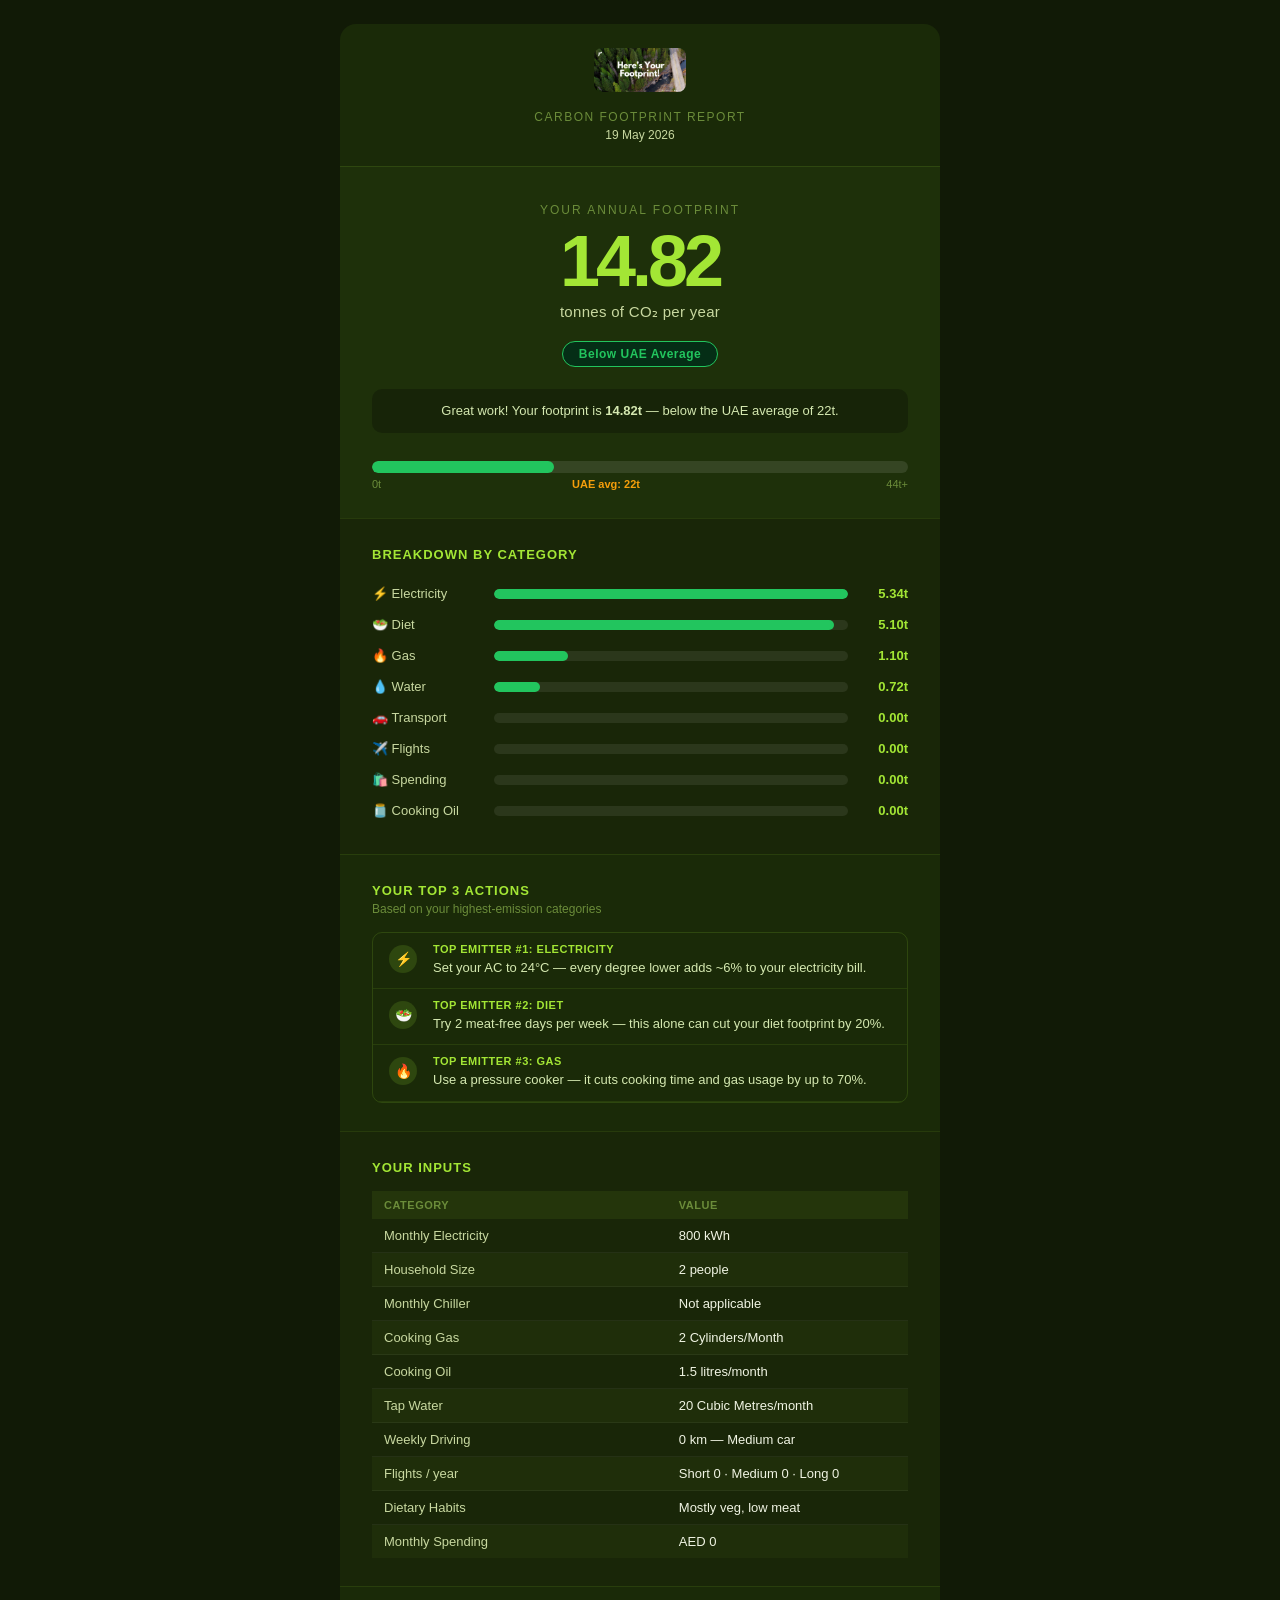
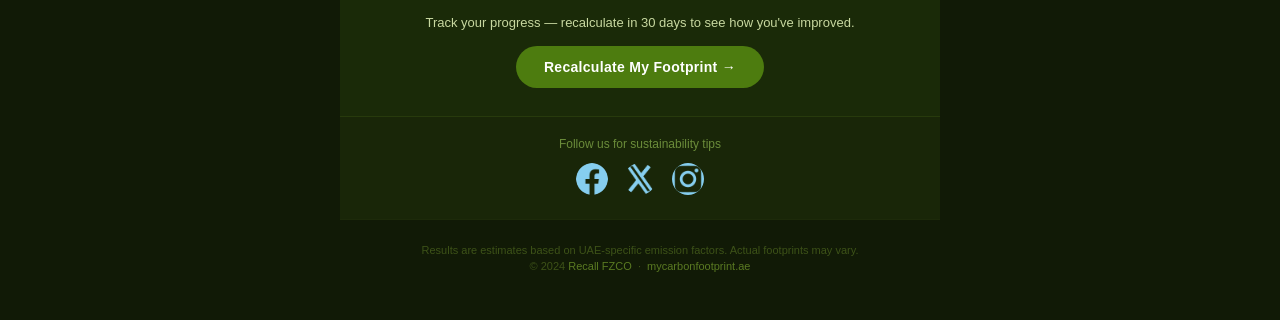
==== email-preview.html @ 91ae4a41 "Initial commit — UAE Carbon Footprint Calculator (CFC 2026) - Full calculator with 9 emission catego" ====
<!DOCTYPE html>
<html lang="en">
<head>
<meta charset="UTF-8">
<meta name="viewport" content="width=device-width,initial-scale=1.0">
<title>Email Preview — New Design</title>
</head>
<body style="margin:0;padding:0;background:#111a06;font-family:Arial,Helvetica,sans-serif;">
<table width="100%" cellpadding="0" cellspacing="0" border="0" style="background:#111a06;padding:24px 16px;">
  <tr><td align="center">
  <table width="600" cellpadding="0" cellspacing="0" border="0" style="max-width:600px;width:100%;">

    <!-- HEADER -->
    <tr>
      <td style="background:#1a2a08;border-radius:16px 16px 0 0;padding:24px 32px;text-align:center;border-bottom:1px solid rgba(163,230,53,0.15);">
        <img src="images/image_co.jpg" alt="My Carbon Footprint UAE" height="44" style="display:inline-block;border-radius:8px;" onerror="this.style.display='none'">
        <div style="color:#6b8c3a;font-size:12px;letter-spacing:1.5px;text-transform:uppercase;margin-top:14px;">Carbon Footprint Report</div>
        <div style="color:#c8d8a0;font-size:12px;margin-top:4px;">19 May 2026</div>
      </td>
    </tr>

    <!-- SCORE HERO -->
    <tr>
      <td style="background:#1e300a;padding:36px 32px 28px;text-align:center;">
        <div style="color:#6b8c3a;font-size:12px;letter-spacing:2px;text-transform:uppercase;margin-bottom:8px;">Your Annual Footprint</div>
        <div style="font-size:72px;font-weight:900;color:#a3e635;line-height:1;letter-spacing:-4px;">14.82</div>
        <div style="color:#c8d8a0;font-size:15px;margin-top:6px;letter-spacing:0.3px;">tonnes of CO&#8322; per year</div>
        <div style="margin-top:20px;">
          <span style="display:inline-block;background:#052e16;color:#22c55e;border:1px solid #22c55e;border-radius:20px;padding:5px 16px;font-size:12px;font-weight:700;letter-spacing:0.5px;">Below UAE Average</span>
        </div>
        <div style="margin-top:22px;font-size:13px;color:#d4e8b0;background:rgba(0,0,0,0.25);border-radius:10px;padding:12px 16px;line-height:1.55;">
          Great work! Your footprint is <strong>14.82t</strong> — below the UAE average of 22t.
        </div>
      </td>
    </tr>

    <!-- GAUGE -->
    <tr>
      <td style="background:#1e300a;padding:0 32px 28px;">
        <table width="100%" cellpadding="0" cellspacing="0" border="0">
          <tr>
            <td style="background:rgba(255,255,255,0.1);border-radius:8px;height:12px;overflow:hidden;">
              <div style="background:#22c55e;width:34%;height:12px;border-radius:8px;"></div>
            </td>
          </tr>
          <tr>
            <td>
              <table width="100%" cellpadding="0" cellspacing="0" border="0">
                <tr>
                  <td style="color:#6b8c3a;font-size:11px;padding-top:5px;">0t</td>
                  <td style="text-align:center;color:#f59e0b;font-size:11px;font-weight:700;padding-top:5px;">UAE avg: 22t</td>
                  <td style="text-align:right;color:#6b8c3a;font-size:11px;padding-top:5px;">44t+</td>
                </tr>
              </table>
            </td>
          </tr>
        </table>
      </td>
    </tr>

    <!-- CATEGORY BREAKDOWN -->
    <tr>
      <td style="background:#192608;padding:28px 32px;border-top:1px solid rgba(163,230,53,0.1);">
        <div style="color:#a3e635;font-size:13px;font-weight:700;text-transform:uppercase;letter-spacing:1px;margin-bottom:16px;">Breakdown by Category</div>
        <table width="100%" cellpadding="0" cellspacing="0" border="0">
          <!-- Electricity 5.34t = 100% -->
          <tr>
            <td style="padding:8px 0;width:110px;color:#c8d8a0;font-size:13px;white-space:nowrap;">⚡&nbsp;Electricity</td>
            <td style="padding:8px 12px;">
              <div style="background:rgba(255,255,255,0.08);border-radius:5px;height:10px;overflow:hidden;">
                <div style="background:#22c55e;width:100%;height:10px;border-radius:5px;"></div>
              </div>
            </td>
            <td style="padding:8px 0;width:48px;text-align:right;color:#a3e635;font-size:13px;font-weight:700;white-space:nowrap;">5.34t</td>
          </tr>
          <!-- Diet 5.10t = 96% -->
          <tr>
            <td style="padding:8px 0;width:110px;color:#c8d8a0;font-size:13px;white-space:nowrap;">🥗&nbsp;Diet</td>
            <td style="padding:8px 12px;">
              <div style="background:rgba(255,255,255,0.08);border-radius:5px;height:10px;overflow:hidden;">
                <div style="background:#22c55e;width:96%;height:10px;border-radius:5px;"></div>
              </div>
            </td>
            <td style="padding:8px 0;width:48px;text-align:right;color:#a3e635;font-size:13px;font-weight:700;white-space:nowrap;">5.10t</td>
          </tr>
          <!-- Gas 1.10t = 21% -->
          <tr>
            <td style="padding:8px 0;width:110px;color:#c8d8a0;font-size:13px;white-space:nowrap;">🔥&nbsp;Gas</td>
            <td style="padding:8px 12px;">
              <div style="background:rgba(255,255,255,0.08);border-radius:5px;height:10px;overflow:hidden;">
                <div style="background:#22c55e;width:21%;height:10px;border-radius:5px;"></div>
              </div>
            </td>
            <td style="padding:8px 0;width:48px;text-align:right;color:#a3e635;font-size:13px;font-weight:700;white-space:nowrap;">1.10t</td>
          </tr>
          <!-- Water 0.72t = 13% -->
          <tr>
            <td style="padding:8px 0;width:110px;color:#c8d8a0;font-size:13px;white-space:nowrap;">💧&nbsp;Water</td>
            <td style="padding:8px 12px;">
              <div style="background:rgba(255,255,255,0.08);border-radius:5px;height:10px;overflow:hidden;">
                <div style="background:#22c55e;width:13%;height:10px;border-radius:5px;"></div>
              </div>
            </td>
            <td style="padding:8px 0;width:48px;text-align:right;color:#a3e635;font-size:13px;font-weight:700;white-space:nowrap;">0.72t</td>
          </tr>
          <!-- Transport 0.00t -->
          <tr>
            <td style="padding:8px 0;width:110px;color:#c8d8a0;font-size:13px;white-space:nowrap;">🚗&nbsp;Transport</td>
            <td style="padding:8px 12px;">
              <div style="background:rgba(255,255,255,0.08);border-radius:5px;height:10px;overflow:hidden;"></div>
            </td>
            <td style="padding:8px 0;width:48px;text-align:right;color:#a3e635;font-size:13px;font-weight:700;white-space:nowrap;">0.00t</td>
          </tr>
          <!-- Flights 0.00t -->
          <tr>
            <td style="padding:8px 0;width:110px;color:#c8d8a0;font-size:13px;white-space:nowrap;">✈️&nbsp;Flights</td>
            <td style="padding:8px 12px;">
              <div style="background:rgba(255,255,255,0.08);border-radius:5px;height:10px;overflow:hidden;"></div>
            </td>
            <td style="padding:8px 0;width:48px;text-align:right;color:#a3e635;font-size:13px;font-weight:700;white-space:nowrap;">0.00t</td>
          </tr>
          <!-- Spending 0.00t -->
          <tr>
            <td style="padding:8px 0;width:110px;color:#c8d8a0;font-size:13px;white-space:nowrap;">🛍️&nbsp;Spending</td>
            <td style="padding:8px 12px;">
              <div style="background:rgba(255,255,255,0.08);border-radius:5px;height:10px;overflow:hidden;"></div>
            </td>
            <td style="padding:8px 0;width:48px;text-align:right;color:#a3e635;font-size:13px;font-weight:700;white-space:nowrap;">0.00t</td>
          </tr>
          <!-- Cooking Oil 0.00t -->
          <tr>
            <td style="padding:8px 0;width:110px;color:#c8d8a0;font-size:13px;white-space:nowrap;">🫙&nbsp;Cooking Oil</td>
            <td style="padding:8px 12px;">
              <div style="background:rgba(255,255,255,0.08);border-radius:5px;height:10px;overflow:hidden;"></div>
            </td>
            <td style="padding:8px 0;width:48px;text-align:right;color:#a3e635;font-size:13px;font-weight:700;white-space:nowrap;">0.00t</td>
          </tr>
        </table>
      </td>
    </tr>

    <!-- PERSONALISED TIPS -->
    <tr>
      <td style="background:#1a2a08;padding:28px 32px;border-top:1px solid rgba(163,230,53,0.1);">
        <div style="color:#a3e635;font-size:13px;font-weight:700;text-transform:uppercase;letter-spacing:1px;margin-bottom:4px;">Your Top 3 Actions</div>
        <div style="color:#6b8c3a;font-size:12px;margin-bottom:16px;">Based on your highest-emission categories</div>
        <table width="100%" cellpadding="0" cellspacing="0" border="0" style="border:1px solid rgba(163,230,53,0.15);border-radius:10px;overflow:hidden;">
          <tr>
            <td style="padding:10px 16px;border-bottom:1px solid rgba(163,230,53,0.1);">
              <table width="100%" cellpadding="0" cellspacing="0" border="0">
                <tr>
                  <td style="width:32px;vertical-align:top;padding-top:2px;">
                    <div style="width:28px;height:28px;border-radius:50%;background:rgba(163,230,53,0.15);text-align:center;line-height:28px;font-size:14px;">⚡</div>
                  </td>
                  <td style="padding-left:12px;vertical-align:top;">
                    <div style="color:#a3e635;font-size:11px;font-weight:700;text-transform:uppercase;letter-spacing:0.5px;margin-bottom:3px;">Top emitter #1: Electricity</div>
                    <div style="color:#d4e8b0;font-size:13px;line-height:1.55;">Set your AC to 24°C — every degree lower adds ~6% to your electricity bill.</div>
                  </td>
                </tr>
              </table>
            </td>
          </tr>
          <tr>
            <td style="padding:10px 16px;border-bottom:1px solid rgba(163,230,53,0.1);">
              <table width="100%" cellpadding="0" cellspacing="0" border="0">
                <tr>
                  <td style="width:32px;vertical-align:top;padding-top:2px;">
                    <div style="width:28px;height:28px;border-radius:50%;background:rgba(163,230,53,0.15);text-align:center;line-height:28px;font-size:14px;">🥗</div>
                  </td>
                  <td style="padding-left:12px;vertical-align:top;">
                    <div style="color:#a3e635;font-size:11px;font-weight:700;text-transform:uppercase;letter-spacing:0.5px;margin-bottom:3px;">Top emitter #2: Diet</div>
                    <div style="color:#d4e8b0;font-size:13px;line-height:1.55;">Try 2 meat-free days per week — this alone can cut your diet footprint by 20%.</div>
                  </td>
                </tr>
              </table>
            </td>
          </tr>
          <tr>
            <td style="padding:10px 16px;border-bottom:1px solid rgba(163,230,53,0.1);">
              <table width="100%" cellpadding="0" cellspacing="0" border="0">
                <tr>
                  <td style="width:32px;vertical-align:top;padding-top:2px;">
                    <div style="width:28px;height:28px;border-radius:50%;background:rgba(163,230,53,0.15);text-align:center;line-height:28px;font-size:14px;">🔥</div>
                  </td>
                  <td style="padding-left:12px;vertical-align:top;">
                    <div style="color:#a3e635;font-size:11px;font-weight:700;text-transform:uppercase;letter-spacing:0.5px;margin-bottom:3px;">Top emitter #3: Gas</div>
                    <div style="color:#d4e8b0;font-size:13px;line-height:1.55;">Use a pressure cooker — it cuts cooking time and gas usage by up to 70%.</div>
                  </td>
                </tr>
              </table>
            </td>
          </tr>
        </table>
      </td>
    </tr>

    <!-- INPUT SUMMARY -->
    <tr>
      <td style="background:#192608;padding:28px 32px;border-top:1px solid rgba(163,230,53,0.1);">
        <div style="color:#a3e635;font-size:13px;font-weight:700;text-transform:uppercase;letter-spacing:1px;margin-bottom:16px;">Your Inputs</div>
        <table width="100%" cellpadding="0" cellspacing="0" border="0" style="font-size:13px;">
          <tr style="background:rgba(163,230,53,0.08);">
            <td style="padding:8px 12px;color:#6b8c3a;font-weight:700;font-size:11px;text-transform:uppercase;letter-spacing:0.5px;width:55%;">Category</td>
            <td style="padding:8px 12px;color:#6b8c3a;font-weight:700;font-size:11px;text-transform:uppercase;letter-spacing:0.5px;">Value</td>
          </tr>
          <tr><td style="padding:9px 12px;color:#c8d8a0;border-bottom:1px solid rgba(255,255,255,0.05);">Monthly Electricity</td><td style="padding:9px 12px;color:#f0f4e3;border-bottom:1px solid rgba(255,255,255,0.05);">800 kWh</td></tr>
          <tr style="background:rgba(163,230,53,0.04);"><td style="padding:9px 12px;color:#c8d8a0;border-bottom:1px solid rgba(255,255,255,0.05);">Household Size</td><td style="padding:9px 12px;color:#f0f4e3;border-bottom:1px solid rgba(255,255,255,0.05);">2 people</td></tr>
          <tr><td style="padding:9px 12px;color:#c8d8a0;border-bottom:1px solid rgba(255,255,255,0.05);">Monthly Chiller</td><td style="padding:9px 12px;color:#f0f4e3;border-bottom:1px solid rgba(255,255,255,0.05);">Not applicable</td></tr>
          <tr style="background:rgba(163,230,53,0.04);"><td style="padding:9px 12px;color:#c8d8a0;border-bottom:1px solid rgba(255,255,255,0.05);">Cooking Gas</td><td style="padding:9px 12px;color:#f0f4e3;border-bottom:1px solid rgba(255,255,255,0.05);">2 Cylinders/Month</td></tr>
          <tr><td style="padding:9px 12px;color:#c8d8a0;border-bottom:1px solid rgba(255,255,255,0.05);">Cooking Oil</td><td style="padding:9px 12px;color:#f0f4e3;border-bottom:1px solid rgba(255,255,255,0.05);">1.5 litres/month</td></tr>
          <tr style="background:rgba(163,230,53,0.04);"><td style="padding:9px 12px;color:#c8d8a0;border-bottom:1px solid rgba(255,255,255,0.05);">Tap Water</td><td style="padding:9px 12px;color:#f0f4e3;border-bottom:1px solid rgba(255,255,255,0.05);">20 Cubic Metres/month</td></tr>
          <tr><td style="padding:9px 12px;color:#c8d8a0;border-bottom:1px solid rgba(255,255,255,0.05);">Weekly Driving</td><td style="padding:9px 12px;color:#f0f4e3;border-bottom:1px solid rgba(255,255,255,0.05);">0 km — Medium car</td></tr>
          <tr style="background:rgba(163,230,53,0.04);"><td style="padding:9px 12px;color:#c8d8a0;border-bottom:1px solid rgba(255,255,255,0.05);">Flights / year</td><td style="padding:9px 12px;color:#f0f4e3;border-bottom:1px solid rgba(255,255,255,0.05);">Short 0 · Medium 0 · Long 0</td></tr>
          <tr><td style="padding:9px 12px;color:#c8d8a0;border-bottom:1px solid rgba(255,255,255,0.05);">Dietary Habits</td><td style="padding:9px 12px;color:#f0f4e3;border-bottom:1px solid rgba(255,255,255,0.05);">Mostly veg, low meat</td></tr>
          <tr style="background:rgba(163,230,53,0.04);"><td style="padding:9px 12px;color:#c8d8a0;">Monthly Spending</td><td style="padding:9px 12px;color:#f0f4e3;">AED 0</td></tr>
        </table>
      </td>
    </tr>

    <!-- CTA -->
    <tr>
      <td style="background:#1a2a08;padding:28px 32px;text-align:center;border-top:1px solid rgba(163,230,53,0.1);">
        <div style="color:#c8d8a0;font-size:13px;margin-bottom:16px;">Track your progress — recalculate in 30 days to see how you've improved.</div>
        <a href="https://mycarbonfootprint.ae" style="display:inline-block;background:#4d7c0f;color:#ffffff;text-decoration:none;padding:13px 28px;border-radius:25px;font-size:14px;font-weight:700;letter-spacing:0.3px;">Recalculate My Footprint →</a>
      </td>
    </tr>

    <!-- SOCIAL -->
    <tr>
      <td style="background:#192608;padding:20px 32px;text-align:center;border-top:1px solid rgba(163,230,53,0.1);">
        <div style="color:#6b8c3a;font-size:12px;margin-bottom:12px;">Follow us for sustainability tips</div>
        <a href="#" style="display:inline-block;margin:0 6px;"><img src="images/Facebook_icon.png" alt="Facebook" width="32" height="32" style="border-radius:50%;" onerror="this.style.opacity='0.3'"></a>
        <a href="#" style="display:inline-block;margin:0 6px;"><img src="images/Twitter__icon.png" alt="X" width="32" height="32" style="border-radius:50%;" onerror="this.style.opacity='0.3'"></a>
        <a href="#" style="display:inline-block;margin:0 6px;"><img src="images/instgram__icon.png" alt="Instagram" width="32" height="32" style="border-radius:50%;" onerror="this.style.opacity='0.3'"></a>
      </td>
    </tr>

    <!-- FOOTER -->
    <tr>
      <td style="background:#111a06;border-radius:0 0 16px 16px;padding:20px 32px;text-align:center;border-top:1px solid rgba(163,230,53,0.08);">
        <p style="color:#3d5218;font-size:11px;margin:4px 0;">Results are estimates based on UAE-specific emission factors. Actual footprints may vary.</p>
        <p style="color:#3d5218;font-size:11px;margin:4px 0;">&copy; 2024 <a href="https://recallearth.ae/" style="color:#5a7a22;text-decoration:none;">Recall FZCO</a> &nbsp;·&nbsp; <a href="https://mycarbonfootprint.ae" style="color:#5a7a22;text-decoration:none;">mycarbonfootprint.ae</a></p>
      </td>
    </tr>

  </table>
  </td></tr>
</table>
</body>
</html>
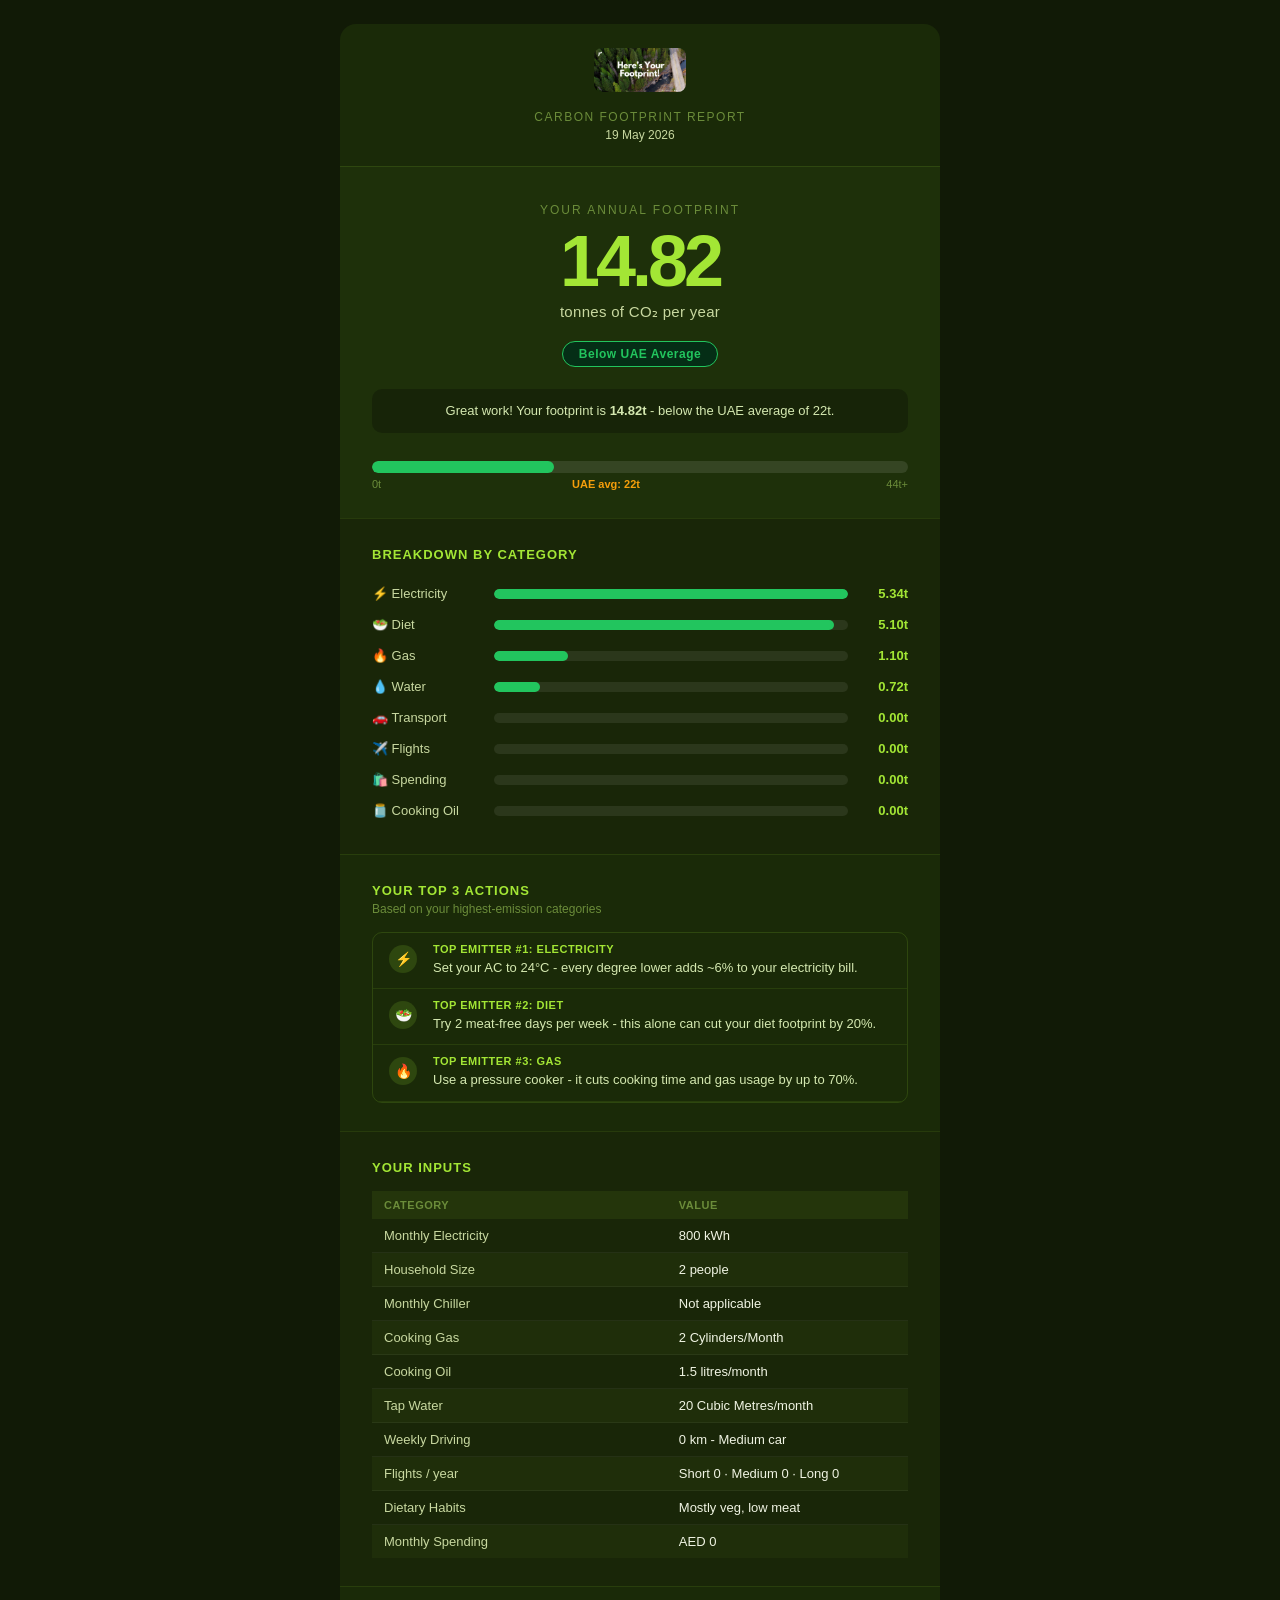
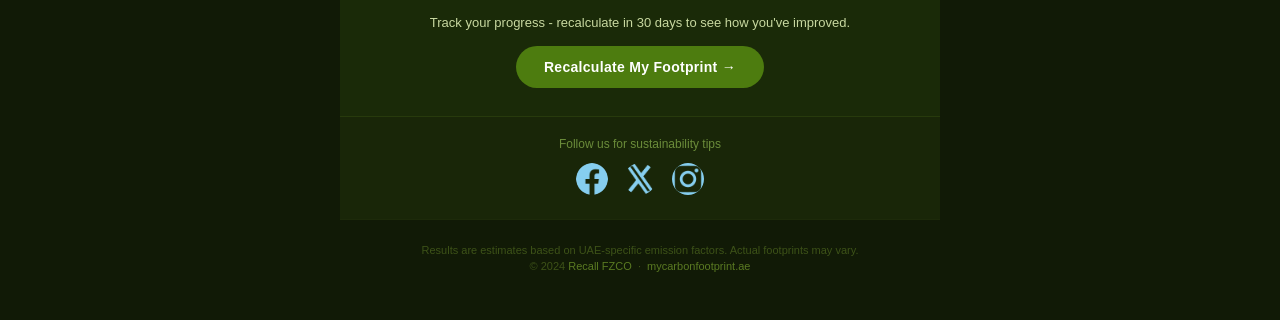
==== commit b5810f50: "Replace all em dashes with hyphens across all files" ====
--- a/email-preview.html
+++ b/email-preview.html
@@ -3,7 +3,7 @@
 <head>
 <meta charset="UTF-8">
 <meta name="viewport" content="width=device-width,initial-scale=1.0">
-<title>Email Preview — New Design</title>
+<title>Email Preview - New Design</title>
 </head>
 <body style="margin:0;padding:0;background:#111a06;font-family:Arial,Helvetica,sans-serif;">
 <table width="100%" cellpadding="0" cellspacing="0" border="0" style="background:#111a06;padding:24px 16px;">
@@ -29,7 +29,7 @@
           <span style="display:inline-block;background:#052e16;color:#22c55e;border:1px solid #22c55e;border-radius:20px;padding:5px 16px;font-size:12px;font-weight:700;letter-spacing:0.5px;">Below UAE Average</span>
         </div>
         <div style="margin-top:22px;font-size:13px;color:#d4e8b0;background:rgba(0,0,0,0.25);border-radius:10px;padding:12px 16px;line-height:1.55;">
-          Great work! Your footprint is <strong>14.82t</strong> — below the UAE average of 22t.
+          Great work! Your footprint is <strong>14.82t</strong> - below the UAE average of 22t.
         </div>
       </td>
     </tr>
@@ -154,7 +154,7 @@
                   </td>
                   <td style="padding-left:12px;vertical-align:top;">
                     <div style="color:#a3e635;font-size:11px;font-weight:700;text-transform:uppercase;letter-spacing:0.5px;margin-bottom:3px;">Top emitter #1: Electricity</div>
-                    <div style="color:#d4e8b0;font-size:13px;line-height:1.55;">Set your AC to 24°C — every degree lower adds ~6% to your electricity bill.</div>
+                    <div style="color:#d4e8b0;font-size:13px;line-height:1.55;">Set your AC to 24°C - every degree lower adds ~6% to your electricity bill.</div>
                   </td>
                 </tr>
               </table>
@@ -169,7 +169,7 @@
                   </td>
                   <td style="padding-left:12px;vertical-align:top;">
                     <div style="color:#a3e635;font-size:11px;font-weight:700;text-transform:uppercase;letter-spacing:0.5px;margin-bottom:3px;">Top emitter #2: Diet</div>
-                    <div style="color:#d4e8b0;font-size:13px;line-height:1.55;">Try 2 meat-free days per week — this alone can cut your diet footprint by 20%.</div>
+                    <div style="color:#d4e8b0;font-size:13px;line-height:1.55;">Try 2 meat-free days per week - this alone can cut your diet footprint by 20%.</div>
                   </td>
                 </tr>
               </table>
@@ -184,7 +184,7 @@
                   </td>
                   <td style="padding-left:12px;vertical-align:top;">
                     <div style="color:#a3e635;font-size:11px;font-weight:700;text-transform:uppercase;letter-spacing:0.5px;margin-bottom:3px;">Top emitter #3: Gas</div>
-                    <div style="color:#d4e8b0;font-size:13px;line-height:1.55;">Use a pressure cooker — it cuts cooking time and gas usage by up to 70%.</div>
+                    <div style="color:#d4e8b0;font-size:13px;line-height:1.55;">Use a pressure cooker - it cuts cooking time and gas usage by up to 70%.</div>
                   </td>
                 </tr>
               </table>
@@ -209,7 +209,7 @@
           <tr style="background:rgba(163,230,53,0.04);"><td style="padding:9px 12px;color:#c8d8a0;border-bottom:1px solid rgba(255,255,255,0.05);">Cooking Gas</td><td style="padding:9px 12px;color:#f0f4e3;border-bottom:1px solid rgba(255,255,255,0.05);">2 Cylinders/Month</td></tr>
           <tr><td style="padding:9px 12px;color:#c8d8a0;border-bottom:1px solid rgba(255,255,255,0.05);">Cooking Oil</td><td style="padding:9px 12px;color:#f0f4e3;border-bottom:1px solid rgba(255,255,255,0.05);">1.5 litres/month</td></tr>
           <tr style="background:rgba(163,230,53,0.04);"><td style="padding:9px 12px;color:#c8d8a0;border-bottom:1px solid rgba(255,255,255,0.05);">Tap Water</td><td style="padding:9px 12px;color:#f0f4e3;border-bottom:1px solid rgba(255,255,255,0.05);">20 Cubic Metres/month</td></tr>
-          <tr><td style="padding:9px 12px;color:#c8d8a0;border-bottom:1px solid rgba(255,255,255,0.05);">Weekly Driving</td><td style="padding:9px 12px;color:#f0f4e3;border-bottom:1px solid rgba(255,255,255,0.05);">0 km — Medium car</td></tr>
+          <tr><td style="padding:9px 12px;color:#c8d8a0;border-bottom:1px solid rgba(255,255,255,0.05);">Weekly Driving</td><td style="padding:9px 12px;color:#f0f4e3;border-bottom:1px solid rgba(255,255,255,0.05);">0 km - Medium car</td></tr>
           <tr style="background:rgba(163,230,53,0.04);"><td style="padding:9px 12px;color:#c8d8a0;border-bottom:1px solid rgba(255,255,255,0.05);">Flights / year</td><td style="padding:9px 12px;color:#f0f4e3;border-bottom:1px solid rgba(255,255,255,0.05);">Short 0 · Medium 0 · Long 0</td></tr>
           <tr><td style="padding:9px 12px;color:#c8d8a0;border-bottom:1px solid rgba(255,255,255,0.05);">Dietary Habits</td><td style="padding:9px 12px;color:#f0f4e3;border-bottom:1px solid rgba(255,255,255,0.05);">Mostly veg, low meat</td></tr>
           <tr style="background:rgba(163,230,53,0.04);"><td style="padding:9px 12px;color:#c8d8a0;">Monthly Spending</td><td style="padding:9px 12px;color:#f0f4e3;">AED 0</td></tr>
@@ -220,7 +220,7 @@
     <!-- CTA -->
     <tr>
       <td style="background:#1a2a08;padding:28px 32px;text-align:center;border-top:1px solid rgba(163,230,53,0.1);">
-        <div style="color:#c8d8a0;font-size:13px;margin-bottom:16px;">Track your progress — recalculate in 30 days to see how you've improved.</div>
+        <div style="color:#c8d8a0;font-size:13px;margin-bottom:16px;">Track your progress - recalculate in 30 days to see how you've improved.</div>
         <a href="https://mycarbonfootprint.ae" style="display:inline-block;background:#4d7c0f;color:#ffffff;text-decoration:none;padding:13px 28px;border-radius:25px;font-size:14px;font-weight:700;letter-spacing:0.3px;">Recalculate My Footprint →</a>
       </td>
     </tr>
